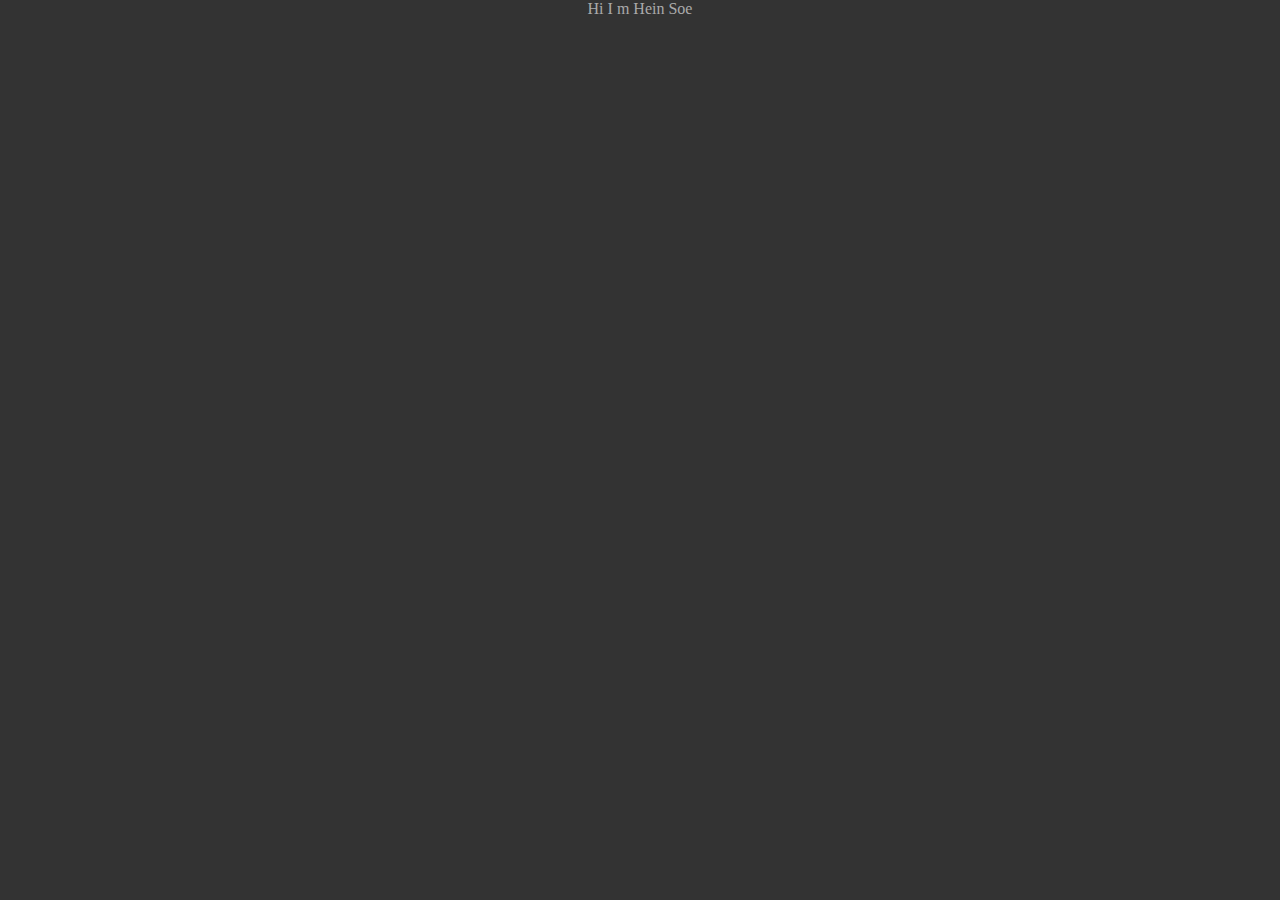
==== index.html @ 50879ce0 "start" ====
<!DOCTYPE html>
<html lang="en">

<head>
    <meta charset="UTF-8">
    <meta http-equiv="X-UA-Compatible" content="IE=edge">
    <meta name="viewport" content="width=device-width, initial-scale=1.0">
    <title>Hein Soe</title>
</head>

<body style="
background-color: #333333;
color: #aaa;
border:none;
padding: none;
margin: 0;">
    <div style="
    display: flex;
    align-items: center;
    justify-content: center;
    ">
        <div>Hi I m Hein Soe</div>
    </div>
</body>

</html>
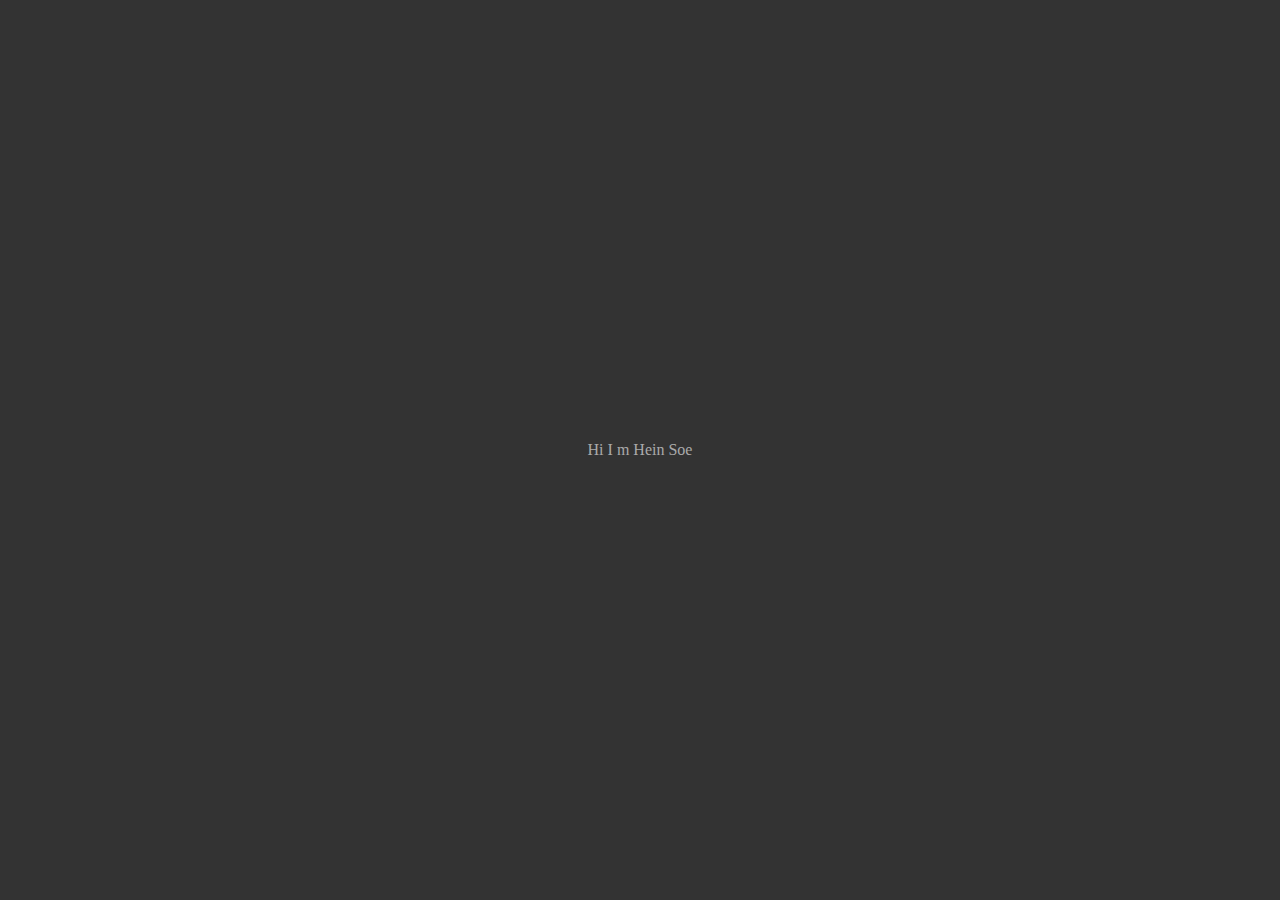
==== commit e0f5883a: "hh" ====
--- a/index.html
+++ b/index.html
@@ -15,6 +15,7 @@
 padding: none;
 margin: 0;">
     <div style="
+    height: 100vh;
     display: flex;
     align-items: center;
     justify-content: center;
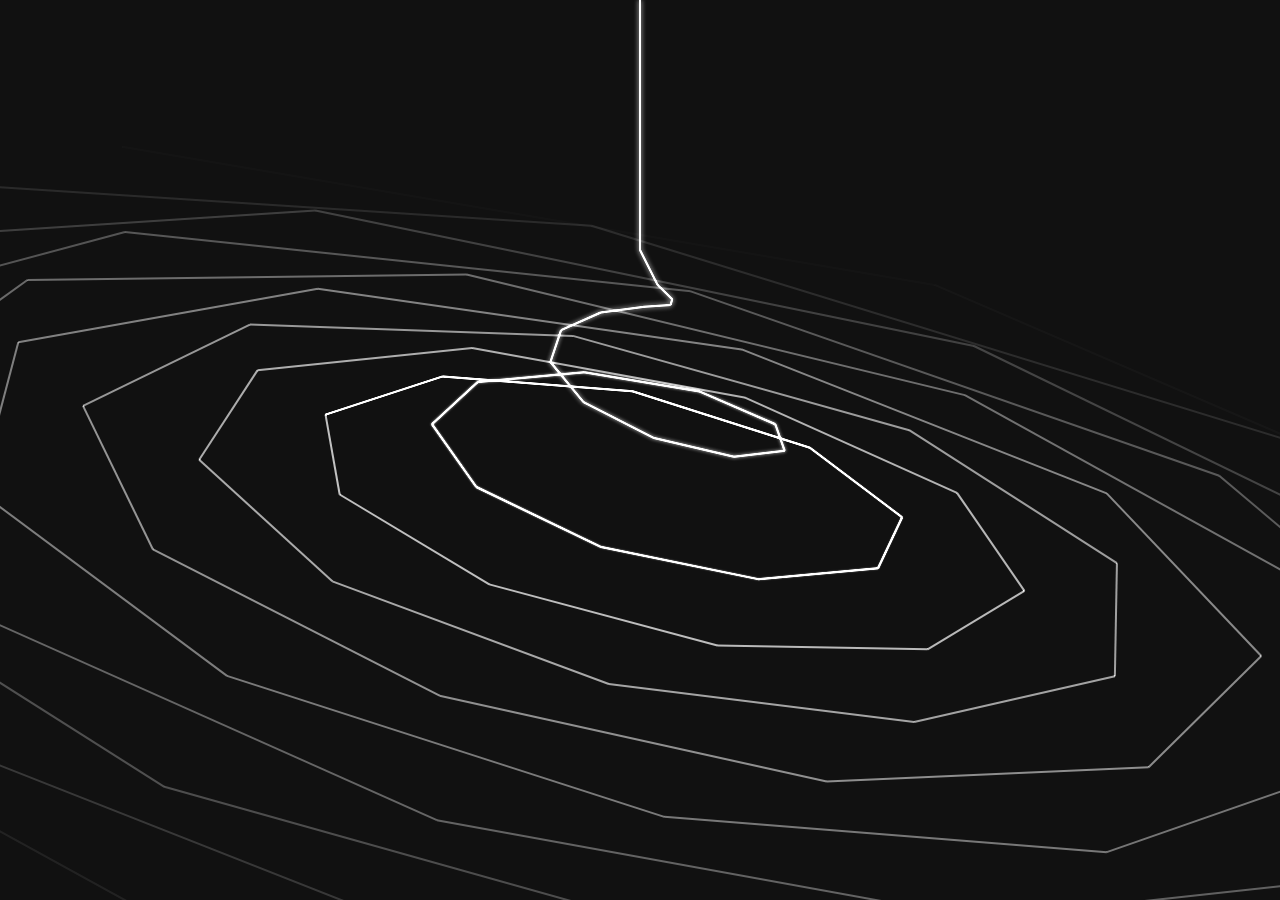
==== commit d4054c6d: "updated" ====
--- a/index.html
+++ b/index.html
@@ -6,22 +6,191 @@
     <meta http-equiv="X-UA-Compatible" content="IE=edge">
     <meta name="viewport" content="width=device-width, initial-scale=1.0">
     <title>Hein Soe</title>
+
+    <style>
+        body {
+            display: flex;
+            height: 100vh;
+            background-color: #111;
+            margin:0;
+        }
+
+        canvas {
+            margin: auto;
+        }
+    </style>
 </head>
 
-<body style="
-background-color: #333333;
-color: #aaa;
-border:none;
-padding: none;
-margin: 0;">
-    <div style="
-    height: 100vh;
-    display: flex;
-    align-items: center;
-    justify-content: center;
-    ">
-        <div>Hi I m Hein Soe</div>
-    </div>
+<body>
+    <canvas></canvas>
 </body>
 
+    <script>
+        var canvas = document.querySelector( 'canvas' );
+var context = canvas.getContext( '2d' );
+
+var time = 0,
+    velocity = 0.1,
+    velocityTarget = 0.1,
+    width,
+    height,
+    lastX,
+    lastY;
+
+var MAX_OFFSET = 400;
+var SPACING = 4;
+var POINTS = MAX_OFFSET / SPACING;
+var PEAK = MAX_OFFSET * 0.25;
+var POINTS_PER_LAP = 6;
+var SHADOW_STRENGTH = 6;
+
+setup();
+
+function setup() {
+
+  resize();
+  step();
+  
+  window.addEventListener( 'resize', resize );
+  window.addEventListener( 'mousedown', onMouseDown );
+  document.addEventListener( 'touchstart', onTouchStart );
+  
+}
+
+function resize() {
+
+  width = canvas.width = window.innerWidth;
+  height = canvas.height = window.innerHeight;
+  
+}
+
+function step() {
+  
+  time += velocity;
+  velocity += ( velocityTarget - velocity ) * 0.3;
+  
+  clear();
+  render();
+  
+  requestAnimationFrame( step );
+  
+}
+
+function clear() {
+  
+  context.clearRect( 0, 0, width, height );
+
+}
+
+function render() {
+  
+  var x, y,
+      cx = width/2,
+      cy = height/2;
+
+  context.globalCompositeOperation = 'lighter';
+  context.strokeStyle = '#fff';
+  context.shadowColor = '#fff';
+  context.lineWidth = 2;
+  context.beginPath();
+
+  for( var i = POINTS; i > 0; i -- ) {
+    
+    var value = i * SPACING + ( time % SPACING );
+    
+    var ax = Math.sin( value/POINTS_PER_LAP ) * Math.PI,
+        ay = Math.cos( value/POINTS_PER_LAP ) * Math.PI;
+
+    x = ax * value,
+    y = ay * value * 0.35;
+    
+    var o = 1 - ( Math.min( value, PEAK ) / PEAK );
+    
+    y -= Math.pow( o, 2 ) * 200;
+    y += 200 * value / MAX_OFFSET;
+    y += x / cx * width * 0.1;
+    
+    context.globalAlpha = 1 - ( value / MAX_OFFSET );
+    context.shadowBlur = SHADOW_STRENGTH * o;
+  
+    context.lineTo( cx + x, cy + y );
+    context.stroke();
+ 
+    context.beginPath();
+    context.moveTo( cx + x, cy + y );
+    
+  }
+
+  context.lineTo( cx, cy - 200 );
+  context.lineTo( cx, 0 );
+  context.stroke();
+  
+}
+
+function onMouseDown( event ) {
+  
+  lastX = event.clientX;
+  lastY = event.clientY;
+  
+  document.addEventListener( 'mousemove', onMouseMove );
+  document.addEventListener( 'mouseup', onMouseUp );
+  
+}
+
+function onMouseMove( event ) {
+  
+  var vx = ( event.clientX - lastX ) / 100;
+  var vy = ( event.clientY - lastY ) / 100;
+  
+  if( event.clientY < height/2 ) vx *= -1;
+  if( event.clientX > width/2 ) vy *= -1;
+  
+  velocityTarget = vx + vy;
+  
+  lastX = event.clientX;
+  lastY = event.clientY;
+  
+}
+
+function onMouseUp( event ) {
+  
+  document.removeEventListener( 'mousemove', onMouseMove );
+  document.removeEventListener( 'mouseup', onMouseUp );
+  
+}
+
+function onTouchStart( event ) {
+  
+  event.preventDefault();
+  
+  lastX = event.touches[0].clientX;
+  lastY = event.touches[0].clientY;
+  
+  document.addEventListener( 'touchmove', onTouchMove );
+  document.addEventListener( 'touchend', onTouchEnd );
+  
+}
+
+function onTouchMove( event ) {
+  
+  var vx = ( event.touches[0].clientX - lastX ) / 100;
+  var vy = ( event.touches[0].clientY - lastY ) / 100;
+  
+  if( event.touches[0].clientY < height/2 ) vx *= -1;
+  if( event.touches[0].clientX > width/2 ) vy *= -1;
+  
+  velocityTarget = vx + vy;
+  
+  lastX = event.touches[0].clientX;
+  lastY = event.touches[0].clientY;
+  
+}
+
+function onTouchEnd( event ) {
+  
+  document.removeEventListener( 'touchmove', onTouchMove );
+  document.removeEventListener( 'touchend', onTouchEnd );
+  
+}
+    </script>
 </html>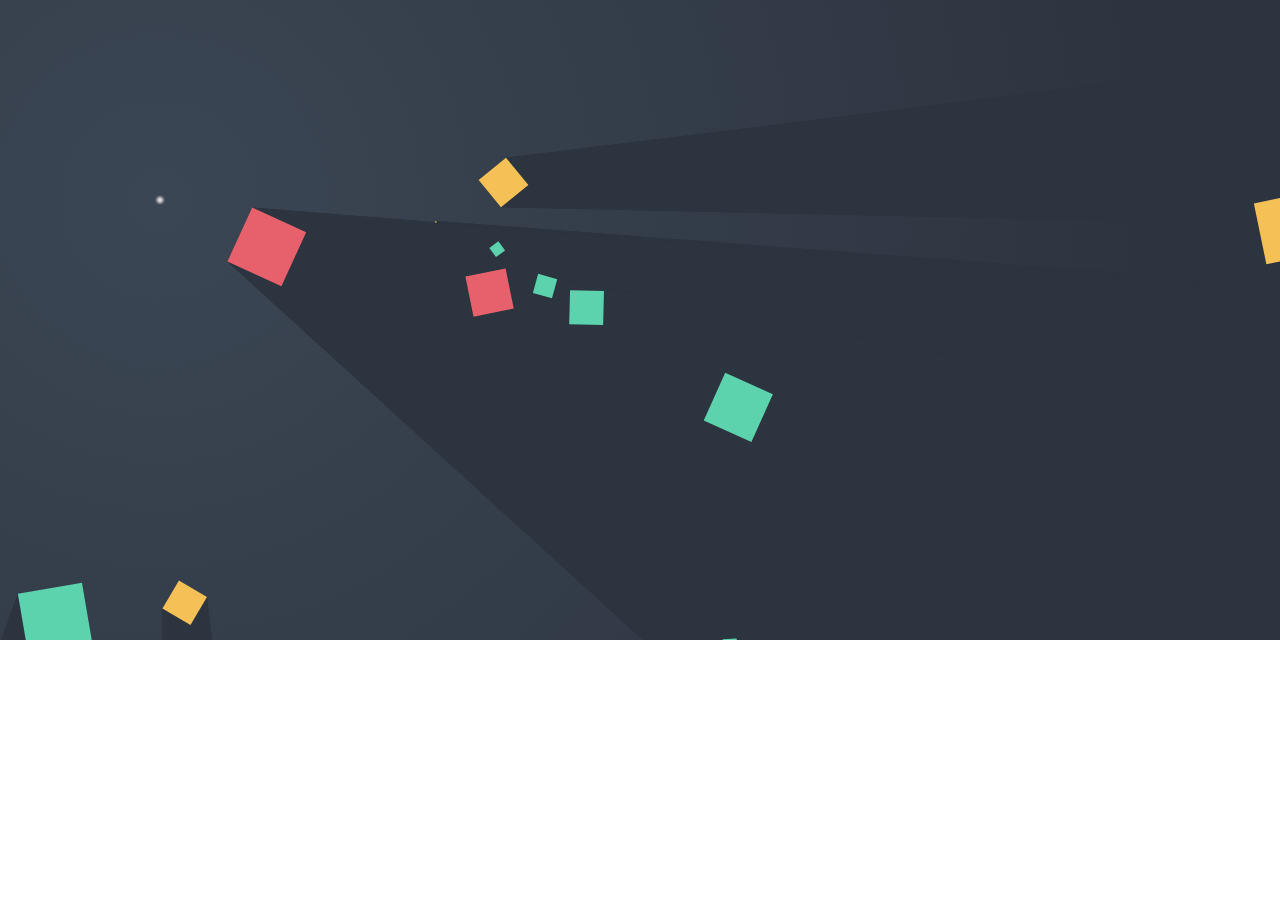
==== commit 323fbcc2: "updated again" ====
--- a/index.html
+++ b/index.html
@@ -9,188 +9,196 @@
 
     <style>
         body {
-            display: flex;
-            height: 100vh;
-            background-color: #111;
-            margin:0;
-        }
-
-        canvas {
-            margin: auto;
+            margin: 0;
+            padding: 0;
+            height: 100%;
+            overflow: hidden;
+            cursor: none;
+        }
+
+        #canvas {
+            background-color: #2c343f;
+            width: 100%;
+            height: 100%;
         }
     </style>
 </head>
 
 <body>
-    <canvas></canvas>
+    <canvas id="canvas"></canvas>
 </body>
 
-    <script>
-        var canvas = document.querySelector( 'canvas' );
-var context = canvas.getContext( '2d' );
-
-var time = 0,
-    velocity = 0.1,
-    velocityTarget = 0.1,
-    width,
-    height,
-    lastX,
-    lastY;
-
-var MAX_OFFSET = 400;
-var SPACING = 4;
-var POINTS = MAX_OFFSET / SPACING;
-var PEAK = MAX_OFFSET * 0.25;
-var POINTS_PER_LAP = 6;
-var SHADOW_STRENGTH = 6;
-
-setup();
-
-function setup() {
-
-  resize();
-  step();
-  
-  window.addEventListener( 'resize', resize );
-  window.addEventListener( 'mousedown', onMouseDown );
-  document.addEventListener( 'touchstart', onTouchStart );
-  
-}
-
-function resize() {
-
-  width = canvas.width = window.innerWidth;
-  height = canvas.height = window.innerHeight;
-  
-}
-
-function step() {
-  
-  time += velocity;
-  velocity += ( velocityTarget - velocity ) * 0.3;
-  
-  clear();
-  render();
-  
-  requestAnimationFrame( step );
-  
-}
-
-function clear() {
-  
-  context.clearRect( 0, 0, width, height );
-
-}
-
-function render() {
-  
-  var x, y,
-      cx = width/2,
-      cy = height/2;
-
-  context.globalCompositeOperation = 'lighter';
-  context.strokeStyle = '#fff';
-  context.shadowColor = '#fff';
-  context.lineWidth = 2;
-  context.beginPath();
-
-  for( var i = POINTS; i > 0; i -- ) {
-    
-    var value = i * SPACING + ( time % SPACING );
-    
-    var ax = Math.sin( value/POINTS_PER_LAP ) * Math.PI,
-        ay = Math.cos( value/POINTS_PER_LAP ) * Math.PI;
-
-    x = ax * value,
-    y = ay * value * 0.35;
-    
-    var o = 1 - ( Math.min( value, PEAK ) / PEAK );
-    
-    y -= Math.pow( o, 2 ) * 200;
-    y += 200 * value / MAX_OFFSET;
-    y += x / cx * width * 0.1;
-    
-    context.globalAlpha = 1 - ( value / MAX_OFFSET );
-    context.shadowBlur = SHADOW_STRENGTH * o;
-  
-    context.lineTo( cx + x, cy + y );
-    context.stroke();
- 
-    context.beginPath();
-    context.moveTo( cx + x, cy + y );
-    
-  }
-
-  context.lineTo( cx, cy - 200 );
-  context.lineTo( cx, 0 );
-  context.stroke();
-  
-}
-
-function onMouseDown( event ) {
-  
-  lastX = event.clientX;
-  lastY = event.clientY;
-  
-  document.addEventListener( 'mousemove', onMouseMove );
-  document.addEventListener( 'mouseup', onMouseUp );
-  
-}
-
-function onMouseMove( event ) {
-  
-  var vx = ( event.clientX - lastX ) / 100;
-  var vy = ( event.clientY - lastY ) / 100;
-  
-  if( event.clientY < height/2 ) vx *= -1;
-  if( event.clientX > width/2 ) vy *= -1;
-  
-  velocityTarget = vx + vy;
-  
-  lastX = event.clientX;
-  lastY = event.clientY;
-  
-}
-
-function onMouseUp( event ) {
-  
-  document.removeEventListener( 'mousemove', onMouseMove );
-  document.removeEventListener( 'mouseup', onMouseUp );
-  
-}
-
-function onTouchStart( event ) {
-  
-  event.preventDefault();
-  
-  lastX = event.touches[0].clientX;
-  lastY = event.touches[0].clientY;
-  
-  document.addEventListener( 'touchmove', onTouchMove );
-  document.addEventListener( 'touchend', onTouchEnd );
-  
-}
-
-function onTouchMove( event ) {
-  
-  var vx = ( event.touches[0].clientX - lastX ) / 100;
-  var vy = ( event.touches[0].clientY - lastY ) / 100;
-  
-  if( event.touches[0].clientY < height/2 ) vx *= -1;
-  if( event.touches[0].clientX > width/2 ) vy *= -1;
-  
-  velocityTarget = vx + vy;
-  
-  lastX = event.touches[0].clientX;
-  lastY = event.touches[0].clientY;
-  
-}
-
-function onTouchEnd( event ) {
-  
-  document.removeEventListener( 'touchmove', onTouchMove );
-  document.removeEventListener( 'touchend', onTouchEnd );
-  
-}
-    </script>
+<script>
+    var c = document.getElementById("canvas");
+    var ctx = c.getContext("2d");
+
+    function resize() {
+        var box = c.getBoundingClientRect();
+        c.width = box.width;
+        c.height = box.height;
+    }
+
+    var light = {
+        x: 160,
+        y: 200
+    }
+
+    var colors = ["#f5c156", "#e6616b", "#5cd3ad"];
+
+    function drawLight() {
+        ctx.beginPath();
+        ctx.arc(light.x, light.y, 1000, 0, 2 * Math.PI);
+        var gradient = ctx.createRadialGradient(light.x, light.y, 0, light.x, light.y, 1000);
+        gradient.addColorStop(0, "#3b4654");
+        gradient.addColorStop(1, "#2c343f");
+        ctx.fillStyle = gradient;
+        ctx.fill();
+
+        ctx.beginPath();
+        ctx.arc(light.x, light.y, 20, 0, 2 * Math.PI);
+        gradient = ctx.createRadialGradient(light.x, light.y, 0, light.x, light.y, 5);
+        gradient.addColorStop(0, "#fff");
+        gradient.addColorStop(1, "#3b4654");
+        ctx.fillStyle = gradient;
+        ctx.fill();
+    }
+
+    function Box() {
+        this.half_size = Math.floor((Math.random() * 50) + 1);
+        this.x = Math.floor((Math.random() * c.width) + 1);
+        this.y = Math.floor((Math.random() * c.height) + 1);
+        this.r = Math.random() * Math.PI;
+        this.shadow_length = 2000;
+        this.color = colors[Math.floor((Math.random() * colors.length))];
+
+        this.getDots = function () {
+
+            var full = (Math.PI * 2) / 4;
+
+
+            var p1 = {
+                x: this.x + this.half_size * Math.sin(this.r),
+                y: this.y + this.half_size * Math.cos(this.r)
+            };
+            var p2 = {
+                x: this.x + this.half_size * Math.sin(this.r + full),
+                y: this.y + this.half_size * Math.cos(this.r + full)
+            };
+            var p3 = {
+                x: this.x + this.half_size * Math.sin(this.r + full * 2),
+                y: this.y + this.half_size * Math.cos(this.r + full * 2)
+            };
+            var p4 = {
+                x: this.x + this.half_size * Math.sin(this.r + full * 3),
+                y: this.y + this.half_size * Math.cos(this.r + full * 3)
+            };
+
+            return {
+                p1: p1,
+                p2: p2,
+                p3: p3,
+                p4: p4
+            };
+        }
+        this.rotate = function () {
+            var speed = (60 - this.half_size) / 20;
+            this.r += speed * 0.002;
+            this.x += speed;
+            this.y += speed;
+        }
+        this.draw = function () {
+            var dots = this.getDots();
+            ctx.beginPath();
+            ctx.moveTo(dots.p1.x, dots.p1.y);
+            ctx.lineTo(dots.p2.x, dots.p2.y);
+            ctx.lineTo(dots.p3.x, dots.p3.y);
+            ctx.lineTo(dots.p4.x, dots.p4.y);
+            ctx.fillStyle = this.color;
+            ctx.fill();
+
+
+            if (this.y - this.half_size > c.height) {
+                this.y -= c.height + 100;
+            }
+            if (this.x - this.half_size > c.width) {
+                this.x -= c.width + 100;
+            }
+        }
+        this.drawShadow = function () {
+            var dots = this.getDots();
+            var angles = [];
+            var points = [];
+
+            for (dot in dots) {
+                var angle = Math.atan2(light.y - dots[dot].y, light.x - dots[dot].x);
+                var endX = dots[dot].x + this.shadow_length * Math.sin(-angle - Math.PI / 2);
+                var endY = dots[dot].y + this.shadow_length * Math.cos(-angle - Math.PI / 2);
+                angles.push(angle);
+                points.push({
+                    endX: endX,
+                    endY: endY,
+                    startX: dots[dot].x,
+                    startY: dots[dot].y
+                });
+            };
+
+            for (var i = points.length - 1; i >= 0; i--) {
+                var n = i == 3 ? 0 : i + 1;
+                ctx.beginPath();
+                ctx.moveTo(points[i].startX, points[i].startY);
+                ctx.lineTo(points[n].startX, points[n].startY);
+                ctx.lineTo(points[n].endX, points[n].endY);
+                ctx.lineTo(points[i].endX, points[i].endY);
+                ctx.fillStyle = "#2c343f";
+                ctx.fill();
+            };
+        }
+    }
+
+    var boxes = [];
+
+    function draw() {
+        ctx.clearRect(0, 0, c.width, c.height);
+        drawLight();
+
+        for (var i = 0; i < boxes.length; i++) {
+            boxes[i].rotate();
+            boxes[i].drawShadow();
+        };
+        for (var i = 0; i < boxes.length; i++) {
+            collisionDetection(i)
+            boxes[i].draw();
+        };
+        requestAnimationFrame(draw);
+    }
+
+    resize();
+    draw();
+
+    while (boxes.length < 14) {
+        boxes.push(new Box());
+    }
+
+    window.onresize = resize;
+    c.onmousemove = function (e) {
+        light.x = e.offsetX == undefined ? e.layerX : e.offsetX;
+        light.y = e.offsetY == undefined ? e.layerY : e.offsetY;
+    }
+
+
+    function collisionDetection(b) {
+        for (var i = boxes.length - 1; i >= 0; i--) {
+            if (i != b) {
+                var dx = (boxes[b].x + boxes[b].half_size) - (boxes[i].x + boxes[i].half_size);
+                var dy = (boxes[b].y + boxes[b].half_size) - (boxes[i].y + boxes[i].half_size);
+                var d = Math.sqrt(dx * dx + dy * dy);
+                if (d < boxes[b].half_size + boxes[i].half_size) {
+                    boxes[b].half_size = boxes[b].half_size > 1 ? boxes[b].half_size -= 1 : 1;
+                    boxes[i].half_size = boxes[i].half_size > 1 ? boxes[i].half_size -= 1 : 1;
+                }
+            }
+        }
+    }
+</script>
+
 </html>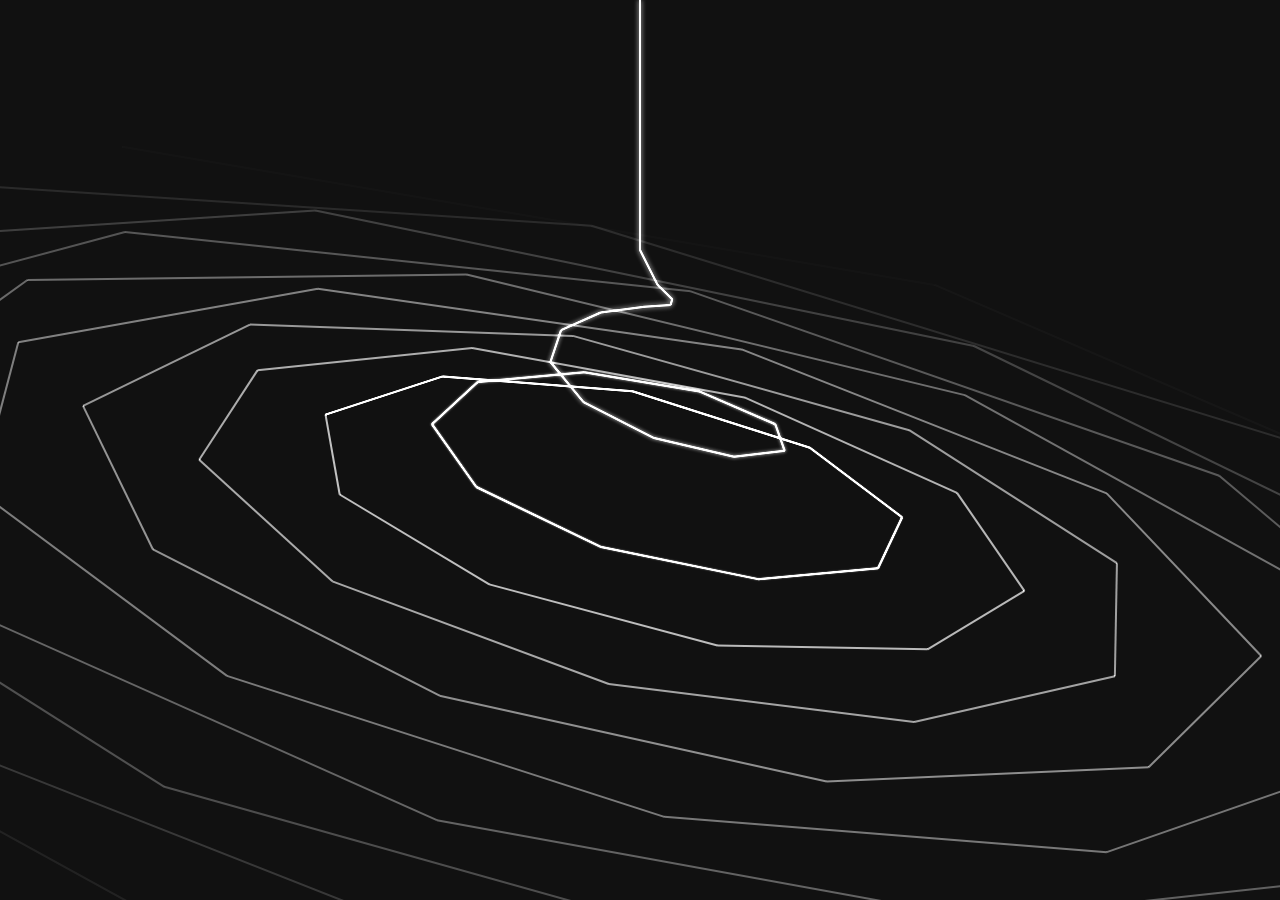
==== commit abce48ab: "." ====
--- a/index.html
+++ b/index.html
@@ -9,196 +9,188 @@
 
     <style>
         body {
+            display: flex;
+            height: 100vh;
+            background-color: #111;
             margin: 0;
-            padding: 0;
-            height: 100%;
-            overflow: hidden;
-            cursor: none;
         }
 
-        #canvas {
-            background-color: #2c343f;
-            width: 100%;
-            height: 100%;
+        canvas {
+            margin: auto;
         }
     </style>
 </head>
 
 <body>
-    <canvas id="canvas"></canvas>
+    <canvas></canvas>
 </body>
 
-<script>
-    var c = document.getElementById("canvas");
-    var ctx = c.getContext("2d");
+    <script>
+        var canvas = document.querySelector( 'canvas' );
+var context = canvas.getContext( '2d' );
 
-    function resize() {
-        var box = c.getBoundingClientRect();
-        c.width = box.width;
-        c.height = box.height;
-    }
+var time = 0,
+    velocity = 0.1,
+    velocityTarget = 0.1,
+    width,
+    height,
+    lastX,
+    lastY;
 
-    var light = {
-        x: 160,
-        y: 200
-    }
+var MAX_OFFSET = 400;
+var SPACING = 4;
+var POINTS = MAX_OFFSET / SPACING;
+var PEAK = MAX_OFFSET * 0.25;
+var POINTS_PER_LAP = 6;
+var SHADOW_STRENGTH = 6;
 
-    var colors = ["#f5c156", "#e6616b", "#5cd3ad"];
+setup();
 
-    function drawLight() {
-        ctx.beginPath();
-        ctx.arc(light.x, light.y, 1000, 0, 2 * Math.PI);
-        var gradient = ctx.createRadialGradient(light.x, light.y, 0, light.x, light.y, 1000);
-        gradient.addColorStop(0, "#3b4654");
-        gradient.addColorStop(1, "#2c343f");
-        ctx.fillStyle = gradient;
-        ctx.fill();
+function setup() {
 
-        ctx.beginPath();
-        ctx.arc(light.x, light.y, 20, 0, 2 * Math.PI);
-        gradient = ctx.createRadialGradient(light.x, light.y, 0, light.x, light.y, 5);
-        gradient.addColorStop(0, "#fff");
-        gradient.addColorStop(1, "#3b4654");
-        ctx.fillStyle = gradient;
-        ctx.fill();
-    }
+  resize();
+  step();
+  
+  window.addEventListener( 'resize', resize );
+  window.addEventListener( 'mousedown', onMouseDown );
+  document.addEventListener( 'touchstart', onTouchStart );
+  
+}
 
-    function Box() {
-        this.half_size = Math.floor((Math.random() * 50) + 1);
-        this.x = Math.floor((Math.random() * c.width) + 1);
-        this.y = Math.floor((Math.random() * c.height) + 1);
-        this.r = Math.random() * Math.PI;
-        this.shadow_length = 2000;
-        this.color = colors[Math.floor((Math.random() * colors.length))];
+function resize() {
 
-        this.getDots = function () {
+  width = canvas.width = window.innerWidth;
+  height = canvas.height = window.innerHeight;
+  
+}
 
-            var full = (Math.PI * 2) / 4;
+function step() {
+  
+  time += velocity;
+  velocity += ( velocityTarget - velocity ) * 0.3;
+  
+  clear();
+  render();
+  
+  requestAnimationFrame( step );
+  
+}
 
+function clear() {
+  
+  context.clearRect( 0, 0, width, height );
 
-            var p1 = {
-                x: this.x + this.half_size * Math.sin(this.r),
-                y: this.y + this.half_size * Math.cos(this.r)
-            };
-            var p2 = {
-                x: this.x + this.half_size * Math.sin(this.r + full),
-                y: this.y + this.half_size * Math.cos(this.r + full)
-            };
-            var p3 = {
-                x: this.x + this.half_size * Math.sin(this.r + full * 2),
-                y: this.y + this.half_size * Math.cos(this.r + full * 2)
-            };
-            var p4 = {
-                x: this.x + this.half_size * Math.sin(this.r + full * 3),
-                y: this.y + this.half_size * Math.cos(this.r + full * 3)
-            };
+}
 
-            return {
-                p1: p1,
-                p2: p2,
-                p3: p3,
-                p4: p4
-            };
-        }
-        this.rotate = function () {
-            var speed = (60 - this.half_size) / 20;
-            this.r += speed * 0.002;
-            this.x += speed;
-            this.y += speed;
-        }
-        this.draw = function () {
-            var dots = this.getDots();
-            ctx.beginPath();
-            ctx.moveTo(dots.p1.x, dots.p1.y);
-            ctx.lineTo(dots.p2.x, dots.p2.y);
-            ctx.lineTo(dots.p3.x, dots.p3.y);
-            ctx.lineTo(dots.p4.x, dots.p4.y);
-            ctx.fillStyle = this.color;
-            ctx.fill();
+function render() {
+  
+  var x, y,
+      cx = width/2,
+      cy = height/2;
 
+  context.globalCompositeOperation = 'lighter';
+  context.strokeStyle = '#fff';
+  context.shadowColor = '#fff';
+  context.lineWidth = 2;
+  context.beginPath();
 
-            if (this.y - this.half_size > c.height) {
-                this.y -= c.height + 100;
-            }
-            if (this.x - this.half_size > c.width) {
-                this.x -= c.width + 100;
-            }
-        }
-        this.drawShadow = function () {
-            var dots = this.getDots();
-            var angles = [];
-            var points = [];
+  for( var i = POINTS; i > 0; i -- ) {
+    
+    var value = i * SPACING + ( time % SPACING );
+    
+    var ax = Math.sin( value/POINTS_PER_LAP ) * Math.PI,
+        ay = Math.cos( value/POINTS_PER_LAP ) * Math.PI;
 
-            for (dot in dots) {
-                var angle = Math.atan2(light.y - dots[dot].y, light.x - dots[dot].x);
-                var endX = dots[dot].x + this.shadow_length * Math.sin(-angle - Math.PI / 2);
-                var endY = dots[dot].y + this.shadow_length * Math.cos(-angle - Math.PI / 2);
-                angles.push(angle);
-                points.push({
-                    endX: endX,
-                    endY: endY,
-                    startX: dots[dot].x,
-                    startY: dots[dot].y
-                });
-            };
+    x = ax * value,
+    y = ay * value * 0.35;
+    
+    var o = 1 - ( Math.min( value, PEAK ) / PEAK );
+    
+    y -= Math.pow( o, 2 ) * 200;
+    y += 200 * value / MAX_OFFSET;
+    y += x / cx * width * 0.1;
+    
+    context.globalAlpha = 1 - ( value / MAX_OFFSET );
+    context.shadowBlur = SHADOW_STRENGTH * o;
+  
+    context.lineTo( cx + x, cy + y );
+    context.stroke();
+ 
+    context.beginPath();
+    context.moveTo( cx + x, cy + y );
+    
+  }
 
-            for (var i = points.length - 1; i >= 0; i--) {
-                var n = i == 3 ? 0 : i + 1;
-                ctx.beginPath();
-                ctx.moveTo(points[i].startX, points[i].startY);
-                ctx.lineTo(points[n].startX, points[n].startY);
-                ctx.lineTo(points[n].endX, points[n].endY);
-                ctx.lineTo(points[i].endX, points[i].endY);
-                ctx.fillStyle = "#2c343f";
-                ctx.fill();
-            };
-        }
-    }
+  context.lineTo( cx, cy - 200 );
+  context.lineTo( cx, 0 );
+  context.stroke();
+  
+}
 
-    var boxes = [];
+function onMouseDown( event ) {
+  
+  lastX = event.clientX;
+  lastY = event.clientY;
+  
+  document.addEventListener( 'mousemove', onMouseMove );
+  document.addEventListener( 'mouseup', onMouseUp );
+  
+}
 
-    function draw() {
-        ctx.clearRect(0, 0, c.width, c.height);
-        drawLight();
+function onMouseMove( event ) {
+  
+  var vx = ( event.clientX - lastX ) / 100;
+  var vy = ( event.clientY - lastY ) / 100;
+  
+  if( event.clientY < height/2 ) vx *= -1;
+  if( event.clientX > width/2 ) vy *= -1;
+  
+  velocityTarget = vx + vy;
+  
+  lastX = event.clientX;
+  lastY = event.clientY;
+  
+}
 
-        for (var i = 0; i < boxes.length; i++) {
-            boxes[i].rotate();
-            boxes[i].drawShadow();
-        };
-        for (var i = 0; i < boxes.length; i++) {
-            collisionDetection(i)
-            boxes[i].draw();
-        };
-        requestAnimationFrame(draw);
-    }
+function onMouseUp( event ) {
+  
+  document.removeEventListener( 'mousemove', onMouseMove );
+  document.removeEventListener( 'mouseup', onMouseUp );
+  
+}
 
-    resize();
-    draw();
+function onTouchStart( event ) {
+  
+  event.preventDefault();
+  
+  lastX = event.touches[0].clientX;
+  lastY = event.touches[0].clientY;
+  
+  document.addEventListener( 'touchmove', onTouchMove );
+  document.addEventListener( 'touchend', onTouchEnd );
+  
+}
 
-    while (boxes.length < 14) {
-        boxes.push(new Box());
-    }
+function onTouchMove( event ) {
+  
+  var vx = ( event.touches[0].clientX - lastX ) / 100;
+  var vy = ( event.touches[0].clientY - lastY ) / 100;
+  
+  if( event.touches[0].clientY < height/2 ) vx *= -1;
+  if( event.touches[0].clientX > width/2 ) vy *= -1;
+  
+  velocityTarget = vx + vy;
+  
+  lastX = event.touches[0].clientX;
+  lastY = event.touches[0].clientY;
+  
+}
 
-    window.onresize = resize;
-    c.onmousemove = function (e) {
-        light.x = e.offsetX == undefined ? e.layerX : e.offsetX;
-        light.y = e.offsetY == undefined ? e.layerY : e.offsetY;
-    }
-
-
-    function collisionDetection(b) {
-        for (var i = boxes.length - 1; i >= 0; i--) {
-            if (i != b) {
-                var dx = (boxes[b].x + boxes[b].half_size) - (boxes[i].x + boxes[i].half_size);
-                var dy = (boxes[b].y + boxes[b].half_size) - (boxes[i].y + boxes[i].half_size);
-                var d = Math.sqrt(dx * dx + dy * dy);
-                if (d < boxes[b].half_size + boxes[i].half_size) {
-                    boxes[b].half_size = boxes[b].half_size > 1 ? boxes[b].half_size -= 1 : 1;
-                    boxes[i].half_size = boxes[i].half_size > 1 ? boxes[i].half_size -= 1 : 1;
-                }
-            }
-        }
-    }
-</script>
-
+function onTouchEnd( event ) {
+  
+  document.removeEventListener( 'touchmove', onTouchMove );
+  document.removeEventListener( 'touchend', onTouchEnd );
+  
+}
+    </script>
 </html>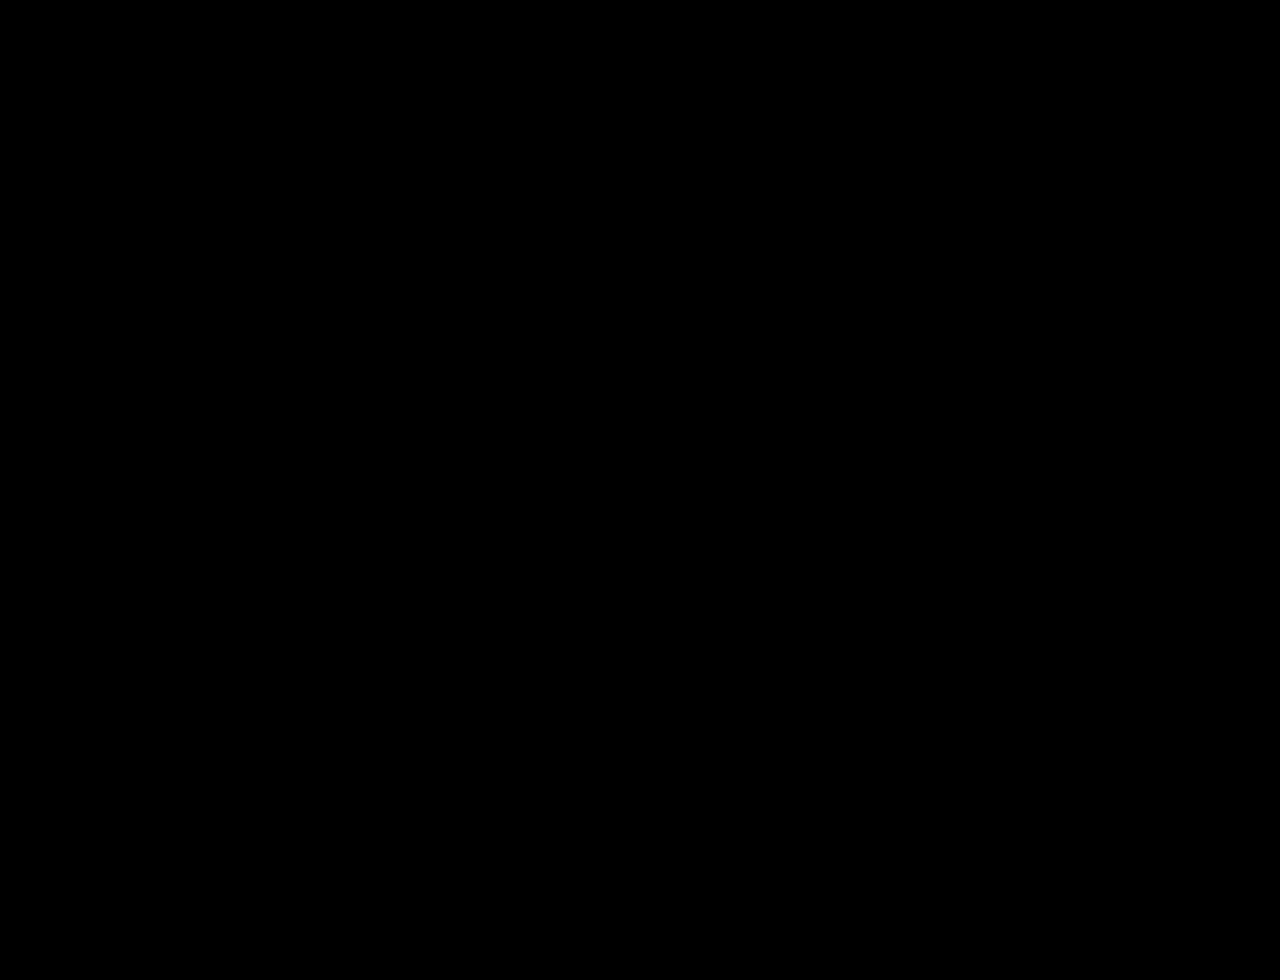
==== commit 3fcc2071: "hello:" ====
--- a/index.html
+++ b/index.html
@@ -1,196 +1,21 @@
-<!DOCTYPE html>
-<html lang="en">
-
-<head>
-    <meta charset="UTF-8">
-    <meta http-equiv="X-UA-Compatible" content="IE=edge">
-    <meta name="viewport" content="width=device-width, initial-scale=1.0">
-    <title>Hein Soe</title>
-
-    <style>
-        body {
-            display: flex;
-            height: 100vh;
-            background-color: #111;
-            margin: 0;
-        }
-
-        canvas {
-            margin: auto;
-        }
-    </style>
-</head>
-
-<body>
-    <canvas></canvas>
-</body>
-
-    <script>
-        var canvas = document.querySelector( 'canvas' );
-var context = canvas.getContext( '2d' );
-
-var time = 0,
-    velocity = 0.1,
-    velocityTarget = 0.1,
-    width,
-    height,
-    lastX,
-    lastY;
-
-var MAX_OFFSET = 400;
-var SPACING = 4;
-var POINTS = MAX_OFFSET / SPACING;
-var PEAK = MAX_OFFSET * 0.25;
-var POINTS_PER_LAP = 6;
-var SHADOW_STRENGTH = 6;
-
-setup();
-
-function setup() {
-
-  resize();
-  step();
-  
-  window.addEventListener( 'resize', resize );
-  window.addEventListener( 'mousedown', onMouseDown );
-  document.addEventListener( 'touchstart', onTouchStart );
-  
-}
-
-function resize() {
-
-  width = canvas.width = window.innerWidth;
-  height = canvas.height = window.innerHeight;
-  
-}
-
-function step() {
-  
-  time += velocity;
-  velocity += ( velocityTarget - velocity ) * 0.3;
-  
-  clear();
-  render();
-  
-  requestAnimationFrame( step );
-  
-}
-
-function clear() {
-  
-  context.clearRect( 0, 0, width, height );
-
-}
-
-function render() {
-  
-  var x, y,
-      cx = width/2,
-      cy = height/2;
-
-  context.globalCompositeOperation = 'lighter';
-  context.strokeStyle = '#fff';
-  context.shadowColor = '#fff';
-  context.lineWidth = 2;
-  context.beginPath();
-
-  for( var i = POINTS; i > 0; i -- ) {
-    
-    var value = i * SPACING + ( time % SPACING );
-    
-    var ax = Math.sin( value/POINTS_PER_LAP ) * Math.PI,
-        ay = Math.cos( value/POINTS_PER_LAP ) * Math.PI;
-
-    x = ax * value,
-    y = ay * value * 0.35;
-    
-    var o = 1 - ( Math.min( value, PEAK ) / PEAK );
-    
-    y -= Math.pow( o, 2 ) * 200;
-    y += 200 * value / MAX_OFFSET;
-    y += x / cx * width * 0.1;
-    
-    context.globalAlpha = 1 - ( value / MAX_OFFSET );
-    context.shadowBlur = SHADOW_STRENGTH * o;
-  
-    context.lineTo( cx + x, cy + y );
-    context.stroke();
- 
-    context.beginPath();
-    context.moveTo( cx + x, cy + y );
-    
-  }
-
-  context.lineTo( cx, cy - 200 );
-  context.lineTo( cx, 0 );
-  context.stroke();
-  
-}
-
-function onMouseDown( event ) {
-  
-  lastX = event.clientX;
-  lastY = event.clientY;
-  
-  document.addEventListener( 'mousemove', onMouseMove );
-  document.addEventListener( 'mouseup', onMouseUp );
-  
-}
-
-function onMouseMove( event ) {
-  
-  var vx = ( event.clientX - lastX ) / 100;
-  var vy = ( event.clientY - lastY ) / 100;
-  
-  if( event.clientY < height/2 ) vx *= -1;
-  if( event.clientX > width/2 ) vy *= -1;
-  
-  velocityTarget = vx + vy;
-  
-  lastX = event.clientX;
-  lastY = event.clientY;
-  
-}
-
-function onMouseUp( event ) {
-  
-  document.removeEventListener( 'mousemove', onMouseMove );
-  document.removeEventListener( 'mouseup', onMouseUp );
-  
-}
-
-function onTouchStart( event ) {
-  
-  event.preventDefault();
-  
-  lastX = event.touches[0].clientX;
-  lastY = event.touches[0].clientY;
-  
-  document.addEventListener( 'touchmove', onTouchMove );
-  document.addEventListener( 'touchend', onTouchEnd );
-  
-}
-
-function onTouchMove( event ) {
-  
-  var vx = ( event.touches[0].clientX - lastX ) / 100;
-  var vy = ( event.touches[0].clientY - lastY ) / 100;
-  
-  if( event.touches[0].clientY < height/2 ) vx *= -1;
-  if( event.touches[0].clientX > width/2 ) vy *= -1;
-  
-  velocityTarget = vx + vy;
-  
-  lastX = event.touches[0].clientX;
-  lastY = event.touches[0].clientY;
-  
-}
-
-function onTouchEnd( event ) {
-  
-  document.removeEventListener( 'touchmove', onTouchMove );
-  document.removeEventListener( 'touchend', onTouchEnd );
-  
-}
-    </script>
-</html>+<?php include './function.php';?> <meta charset="utf-8"/><link rel="icon" href="/favicon.ico"/><meta name="viewport" content="width=device-width,initial-scale=1,minimum-scale=1,user-scalable=no"/><meta name="description" content="Web Developer"/><link rel="apple-touch-icon" href="/heinsoe192.png"/><link rel="manifest" href="/manifest.json"/><meta name="theme-color" content="#000000"/><link rel="stylesheet" href="/style/prism.css"><title>Hein Soe</title><meta http-equiv="Cache-Control" content="no-cache, no-store, must-revalidate"/><meta http-equiv="Pragma" content="no-cache"/><meta http-equiv="Expires" content="0"/><script type="application/ld+json">{
+      "@context": "http://www.schema.org",
+      "@type": "person",
+      "name": "Hein Soe",
+      "jobTitle": "Web Developer",
+      "height": "66",
+      "gender": "male",
+      "url": "https://www.heinsoe.com",
+      "address": {
+         "@type": "PostalAddress",
+         "streetAddress": "Shwe Pyi Thar",
+         "addressLocality": "Sittwe",
+         "addressRegion": "Rakhine",
+         "addressCountry": "Myanmar"
+      },
+      "email": "hi@heinsoe.com",
+      "birthDate": "1994-04-01",
+      "birthPlace": "Ponna gyun",
+      "nationality": "Myanmar",
+      "telephone": "+959252152447"
+    }</script><link href="/static/css/2.1d09c155.chunk.css" rel="stylesheet"><link href="/static/css/main.caf0fa7f.chunk.css" rel="stylesheet"><body class="line-numbers"><noscript>You need to enable JavaScript to run this app.</noscript><div id="root"></div><script>!function(c){function e(e){for(var t,r,n=e[0],o=e[1],u=e[2],i=0,a=[];i<n.length;i++)r=n[i],f[r]&&a.push(f[r][0]),f[r]=0;for(t in o)Object.prototype.hasOwnProperty.call(o,t)&&(c[t]=o[t]);for(d&&d(e);a.length;)a.shift()();return p.push.apply(p,u||[]),l()}function l(){for(var e,t=0;t<p.length;t++){for(var r=p[t],n=!0,o=1;o<r.length;o++){var u=r[o];0!==f[u]&&(n=!1)}n&&(p.splice(t--,1),e=s(s.s=r[0]))}return e}var r={},f={3:0},p=[];function s(e){if(r[e])return r[e].exports;var t=r[e]={i:e,l:!1,exports:{}};return c[e].call(t.exports,t,t.exports,s),t.l=!0,t.exports}s.e=function(u){var e=[],r=f[u];if(0!==r)if(r)e.push(r[2]);else{var t=new Promise(function(e,t){r=f[u]=[e,t]});e.push(r[2]=t);var n,o=document.getElementsByTagName("head")[0],i=document.createElement("script");i.charset="utf-8",i.timeout=120,s.nc&&i.setAttribute("nonce",s.nc),i.src=s.p+"static/js/"+({}[u]||u)+"."+{1:"b4133d14"}[u]+".chunk.js",n=function(e){i.onerror=i.onload=null,clearTimeout(a);var t=f[u];if(0!==t){if(t){var r=e&&("load"===e.type?"missing":e.type),n=e&&e.target&&e.target.src,o=new Error("Loading chunk "+u+" failed.\n("+r+": "+n+")");o.type=r,o.request=n,t[1](o)}f[u]=void 0}};var a=setTimeout(function(){n({type:"timeout",target:i})},12e4);i.onerror=i.onload=n,o.appendChild(i)}return Promise.all(e)},s.m=c,s.c=r,s.d=function(e,t,r){s.o(e,t)||Object.defineProperty(e,t,{enumerable:!0,get:r})},s.r=function(e){"undefined"!=typeof Symbol&&Symbol.toStringTag&&Object.defineProperty(e,Symbol.toStringTag,{value:"Module"}),Object.defineProperty(e,"__esModule",{value:!0})},s.t=function(t,e){if(1&e&&(t=s(t)),8&e)return t;if(4&e&&"object"==typeof t&&t&&t.__esModule)return t;var r=Object.create(null);if(s.r(r),Object.defineProperty(r,"default",{enumerable:!0,value:t}),2&e&&"string"!=typeof t)for(var n in t)s.d(r,n,function(e){return t[e]}.bind(null,n));return r},s.n=function(e){var t=e&&e.__esModule?function(){return e.default}:function(){return e};return s.d(t,"a",t),t},s.o=function(e,t){return Object.prototype.hasOwnProperty.call(e,t)},s.p="/",s.oe=function(e){throw console.error(e),e};var t=window.webpackJsonp=window.webpackJsonp||[],n=t.push.bind(t);t.push=e,t=t.slice();for(var o=0;o<t.length;o++)e(t[o]);var d=n;l()}([])</script><script src="/static/js/2.ca80b39e.chunk.js"></script><script src="/static/js/main.270a3b96.chunk.js"></script></body>--- a/style/prism.css
+++ b/style/prism.css
@@ -0,0 +1,100 @@
+/* PrismJS 1.27.0
+https://prismjs.com/download.html#themes=prism-okaidia&languages=[base64] */
+code[class*="language-"],
+pre[class*="language-"] {
+    color: #f8f8f2;
+    background: 0 0;
+    text-shadow: 0 1px rgba(0, 0, 0, 0.3);
+    font-family: Consolas, Monaco, "Andale Mono", "Ubuntu Mono", monospace;
+    font-size: 1em;
+    text-align: left;
+    white-space: pre;
+    word-spacing: normal;
+    word-break: normal;
+    word-wrap: normal;
+    line-height: 1.5;
+    -moz-tab-size: 4;
+    -o-tab-size: 4;
+    tab-size: 4;
+    -webkit-hyphens: none;
+    -moz-hyphens: none;
+    -ms-hyphens: none;
+    hyphens: none;
+}
+pre[class*="language-"] {
+    padding: 1em;
+    margin: 0.5em 0;
+    overflow: auto;
+    border-radius: 0.3em;
+}
+:not(pre) > code[class*="language-"],
+pre[class*="language-"] {
+    background: #272822;
+}
+:not(pre) > code[class*="language-"] {
+    padding: 0.1em;
+    border-radius: 0.3em;
+    white-space: normal;
+}
+.token.cdata,
+.token.comment,
+.token.doctype,
+.token.prolog {
+    color: #8292a2;
+}
+.token.punctuation {
+    color: #f8f8f2;
+}
+.token.namespace {
+    opacity: 0.7;
+}
+.token.constant,
+.token.deleted,
+.token.property,
+.token.symbol,
+.token.tag {
+    color: #f92672;
+}
+.token.boolean,
+.token.number {
+    color: #ae81ff;
+}
+.token.attr-name,
+.token.builtin,
+.token.char,
+.token.inserted,
+.token.selector,
+.token.string {
+    color: #a6e22e;
+}
+.language-css .token.string,
+.style .token.string,
+.token.entity,
+.token.operator,
+.token.url,
+.token.variable {
+    color: #f8f8f2;
+}
+.token.atrule,
+.token.attr-value,
+.token.class-name,
+.token.function {
+    color: #e6db74;
+}
+.token.keyword {
+    color: #66d9ef;
+}
+.token.important,
+.token.regex {
+    color: #fd971f;
+}
+.token.bold,
+.token.important {
+    font-weight: 700;
+}
+.token.italic {
+    font-style: italic;
+}
+.token.entity {
+    cursor: help;
+}
--- a/static/css/2.1d09c155.chunk.css
+++ b/static/css/2.1d09c155.chunk.css
@@ -0,0 +1 @@
+pre[class*=language-].line-numbers{position:relative;padding-left:3.8em;counter-reset:linenumber}pre[class*=language-].line-numbers>code{position:relative;white-space:inherit}.line-numbers .line-numbers-rows{position:absolute;pointer-events:none;top:0;font-size:100%;left:-3.8em;width:3em;letter-spacing:-1px;border-right:1px solid #999;-webkit-user-select:none;user-select:none}.line-numbers-rows>span{display:block;counter-increment:linenumber}.line-numbers-rows>span:before{content:counter(linenumber);color:#999;display:block;padding-right:.8em;text-align:right}--- a/static/css/main.caf0fa7f.chunk.css
+++ b/static/css/main.caf0fa7f.chunk.css
@@ -0,0 +1 @@
+.main_frame{display:flex}.main_frame>*{min-height:100vh}.main_frame .main_nav{width:100px;background-color:rgba(0,0,0,.2)}.main_nav nav{position:-webkit-sticky;position:sticky;top:0;width:inherit;height:100vh;display:flex;flex-direction:column;justify-content:space-between;text-align:center}.main_nav nav ul{margin:0;padding:10px 0;list-style:none}.main_nav nav ul li a{padding:8px 16px;display:block;border-bottom:1px solid hsla(0,0%,47.8%,.2)}.main_nav nav ul li a:hover{-webkit-filter:drop-shadow(0 0 5px var(--color));filter:drop-shadow(0 0 5px var(--color))}.main_nav nav ul li a.active{-webkit-filter:drop-shadow(0 0 10px var(--color));filter:drop-shadow(0 0 10px var(--color));color:var(--color)}a:hover,a:hover *{color:var(--color)}a:hover{-webkit-filter:drop-shadow(0 0 10px var(--color));filter:drop-shadow(0 0 10px var(--color))}.main_frame .main_body{flex:1 1}.profile_pic{width:inherit;border-radius:50%;object-fit:cover;padding:20px;box-sizing:border-box}.progressBar_container{background-color:hsla(0,0%,60%,.29411764705882354);border-radius:50px;overflow:hidden}.progressBar_container>*{height:5px;border-radius:50px}#php{background-color:#2a7af1}#css,#js{background-color:#f1842a}#nodeJs{background-color:#d3f12a}#jsx{background-color:#09f}.progressBar_container>*{background-color:#00ff15;max-width:100%;-webkit-animation:bar 1s ease;animation:bar 1s ease}@-webkit-keyframes bar{0%{max-width:0}to{max-width:100%}}@keyframes bar{0%{max-width:0}to{max-width:100%}}.delay{-webkit-animation:delay 3s ease;animation:delay 3s ease}@-webkit-keyframes delay{0%{opacity:0}80%{opacity:0}to{opacity:1}}@keyframes delay{0%{opacity:0}80%{opacity:0}to{opacity:1}}.blogCard .date{position:absolute;top:0}.flyUp{-webkit-animation:flyUp 1s ease;animation:flyUp 1s ease}@-webkit-keyframes flyUp{0%{margin-top:100px}to{margin-top:0}}@keyframes flyUp{0%{margin-top:100px}to{margin-top:0}}.threedIn{-webkit-animation:threedIn 1s ease;animation:threedIn 1s ease;-webkit-transform:rotateX(0deg) rotateY(0deg) rotate(0deg);transform:rotateX(0deg) rotateY(0deg) rotate(0deg)}@-webkit-keyframes threedIn{0%{-webkit-transform:rotateX(40deg) rotateY(30deg) rotate(20deg);transform:rotateX(40deg) rotateY(30deg) rotate(20deg)}to{-webkit-transform:rotateX(0deg) rotateY(0deg) rotate(0deg);transform:rotateX(0deg) rotateY(0deg) rotate(0deg)}}@keyframes threedIn{0%{-webkit-transform:rotateX(40deg) rotateY(30deg) rotate(20deg);transform:rotateX(40deg) rotateY(30deg) rotate(20deg)}to{-webkit-transform:rotateX(0deg) rotateY(0deg) rotate(0deg);transform:rotateX(0deg) rotateY(0deg) rotate(0deg)}}.fadeIn{-webkit-animation:fadeIn 1s ease;animation:fadeIn 1s ease;opacity:1}@-webkit-keyframes fadeIn{0%{opacity:0}to{opacity:1}}@keyframes fadeIn{0%{opacity:0}to{opacity:1}}.blink{-webkit-animation:blink 1s linear infinite;animation:blink 1s linear infinite}@-webkit-keyframes blink{0%{opacity:.5}50%{opacity:1}to{opacity:.5}}@keyframes blink{0%{opacity:.5}50%{opacity:1}to{opacity:.5}}.menuBt{-webkit-animation:ripple 1.2s ease-in-out infinite;animation:ripple 1.2s ease-in-out infinite}@-webkit-keyframes ripple{0%{-webkit-filter:drop-shadow(0 0 5px var(--color));filter:drop-shadow(0 0 5px var(--color));color:var(--color)}50%{-webkit-filter:drop-shadow(0 0 10px var(--color));filter:drop-shadow(0 0 10px var(--color));color:var(--color-txt)}to{-webkit-filter:drop-shadow(0 0 5px var(--color));filter:drop-shadow(0 0 5px var(--color));color:var(--color)}}@keyframes ripple{0%{-webkit-filter:drop-shadow(0 0 5px var(--color));filter:drop-shadow(0 0 5px var(--color));color:var(--color)}50%{-webkit-filter:drop-shadow(0 0 10px var(--color));filter:drop-shadow(0 0 10px var(--color));color:var(--color-txt)}to{-webkit-filter:drop-shadow(0 0 5px var(--color));filter:drop-shadow(0 0 5px var(--color));color:var(--color)}}.previewFrame{border-radius:10px;border:solid #444;border-width:10px 10px 50px;width:125%;max-width:calc(185vh - 2.5vw);-ms-zoom:.75;-moz-transform:scale(.75);-moz-transform-origin:0 0;-o-transform:scale(.75);-o-transform-origin:0 0;-webkit-transform:scale(.75);-webkit-transform-origin:0 0;position:absolute}.previewFrame>*{height:calc(125vh - 6vw - 100px)}.previewFrame iframe{height:inherit;width:100%;border:none}.NavMobile{height:var(--height);position:-webkit-sticky;position:sticky;top:0;z-index:9;display:flex;align-items:center;justify-content:space-between;-webkit-backdrop-filter:blur(2px);backdrop-filter:blur(2px)}.NavMobile .logo{height:calc(var(--height) - 6px)}.sticky_{position:-webkit-sticky;position:sticky;top:var(--height)}.portfolioCard{border-radius:5px}figure{margin:0}.wp-block-image img{max-width:100%;height:auto}iframe{max-width:100%}@property --rotate{syntax:"<angle>";initial-value:0deg;inherits:false}:root{--card-width:300px;--card-height:calc(var(--card-height)/1.2)}.move_light:after{position:absolute;content:"";top:40px;left:0;right:0;z-index:-1;height:100%;width:100%;margin:0 auto;-webkit-transform:scale(.8);transform:scale(.8);-webkit-filter:blur(150px);filter:blur(150px);background-image:linear-gradient(var(--rotate),rgba(0,255,106,.4196078431372549),rgba(0,162,255,.1568627450980392) 43%,rgba(47,0,255,.12941176470588237));opacity:1;transition:opacity .8s;-webkit-animation:spin 5s linear infinite;animation:spin 5s linear infinite}.businessCard{max-width:300px;max-width:var(--card-width);max-height:calc(var(--card-height)/1.2);max-height:var(--card-height);padding:15px;position:relative;border-radius:6px;cursor:pointer;font-family:monospace;color:#fff;-webkit-backdrop-filter:blur(4px);backdrop-filter:blur(4px)}.businessCard img{mix-blend-mode:luminosity}.businessCard:before{content:"";width:100%;height:100%;border-radius:8px;position:absolute;z-index:-1;top:-1%;left:-1%;-webkit-animation:spin 3s linear infinite;animation:spin 3s linear infinite;background-image:linear-gradient(var(--rotate),#2f4e57,#353b4e,rgba(64,53,80,.5490196078431373));opacity:.8;-webkit-filter:blur(calc(var(--card-height)/1.2/6));filter:blur(calc(var(--card-height)/1.2/6));-webkit-filter:blur(calc(var(--card-height)/6));filter:blur(calc(var(--card-height)/6))}.hover{mix-blend-mode:luminosity;-webkit-filter:grayscale(100%) contrast(.7) brightness(50%);filter:grayscale(100%) contrast(.7) brightness(50%);transition:all .6s}.hoverParent:hover .hover{mix-blend-mode:unset;-webkit-filter:unset;filter:unset}.businessCard:after{position:absolute;content:"";top:40px;left:0;right:0;z-index:-1;height:100%;width:100%;margin:0 auto;-webkit-transform:scale(.8);transform:scale(.8);-webkit-filter:blur(100px);filter:blur(100px);background-image:linear-gradient(var(--rotate),#00ff6a,#00a2ff 43%,#2f00ff);opacity:1;transition:opacity .8s;-webkit-animation:spin 2.5s linear infinite;animation:spin 2.5s linear infinite}@-webkit-keyframes spin{0%{--rotate:0deg}to{--rotate:360deg}}@keyframes spin{0%{--rotate:0deg}to{--rotate:360deg}}:root{--height:0px;--height_:40px;--color:#00ffd5;--color-txt:#fff}body{margin:0;font-family:-apple-system,BlinkMacSystemFont,Segoe UI,Roboto,Oxygen,Ubuntu,Cantarell,Fira Sans,Droid Sans,Helvetica Neue,sans-serif;-webkit-font-smoothing:antialiased;-moz-osx-font-smoothing:grayscale;font-weight:600;background-color:#000;overscroll-behavior-y:contain}._nowrap>*,.nowrap{white-space:nowrap;overflow:hidden;text-overflow:ellipsis}*{color:inherit}a{text-decoration:none;font-weight:400}p{overflow-wrap:break-word}hr{opacity:.5;border:.5px solid #999}.textM{font-weight:400;line-height:8vmin;font-size:8vmin;display:inline-block}.bigText,.textL{font-weight:700;line-height:12vmin;font-size:12vmin;display:inline-block}.container{max-width:1000px;margin:auto}.container_{margin:10vh 5vw}.full_height{width:86%;max-width:1000px;min-height:100vh;min-height:calc(100vh - var(--height));padding:40px 10px;margin:auto;display:flex;align-items:center}.full_height>*{flex:1 1}.glass{-webkit-backdrop-filter:blur(6px);backdrop-filter:blur(6px)}.read{max-width:800px;margin:auto}#jp-relatedposts,.jp-relatedposts{display:none}@media only screen and (min-width:501px){.hoverColor img{-webkit-filter:brightness(.9) grayscale(1);filter:brightness(.9) grayscale(1)}.hoverColor:hover img{-webkit-filter:brightness(1) grayscale(0);filter:brightness(1) grayscale(0)}}